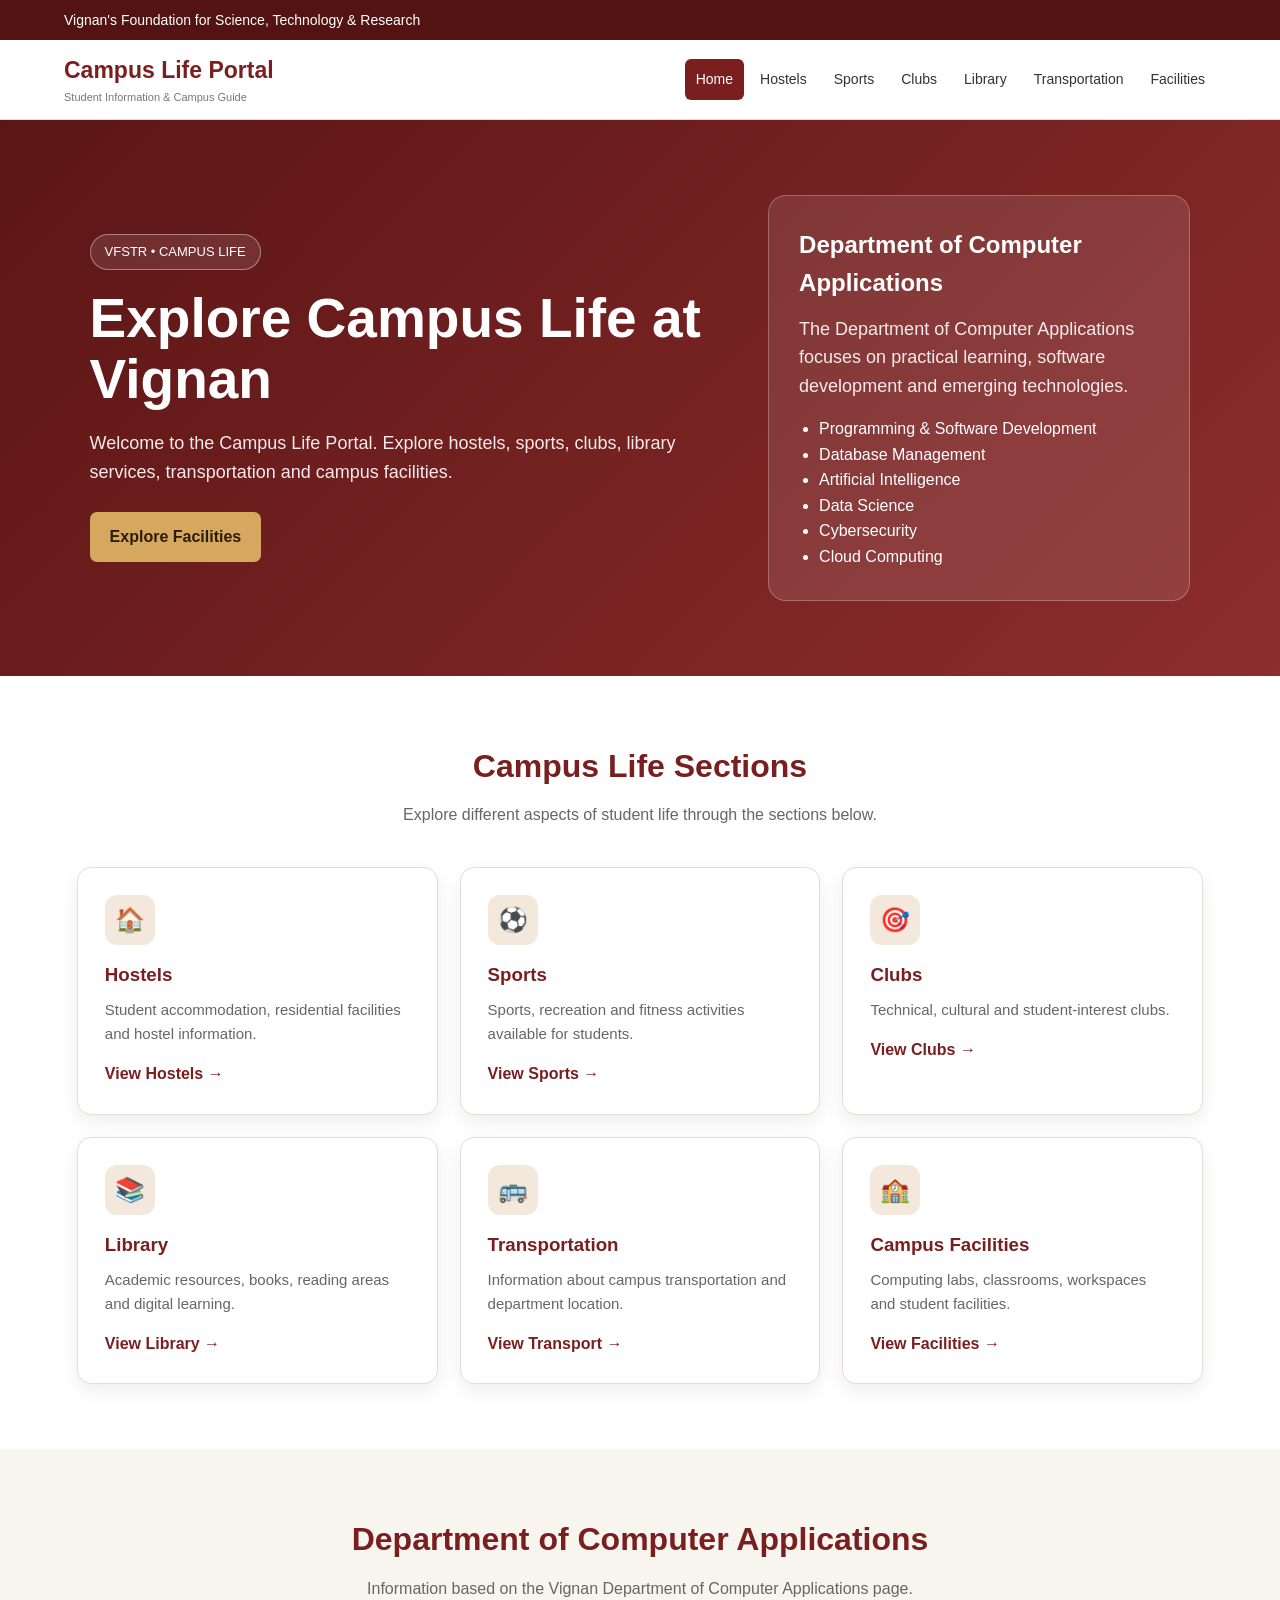
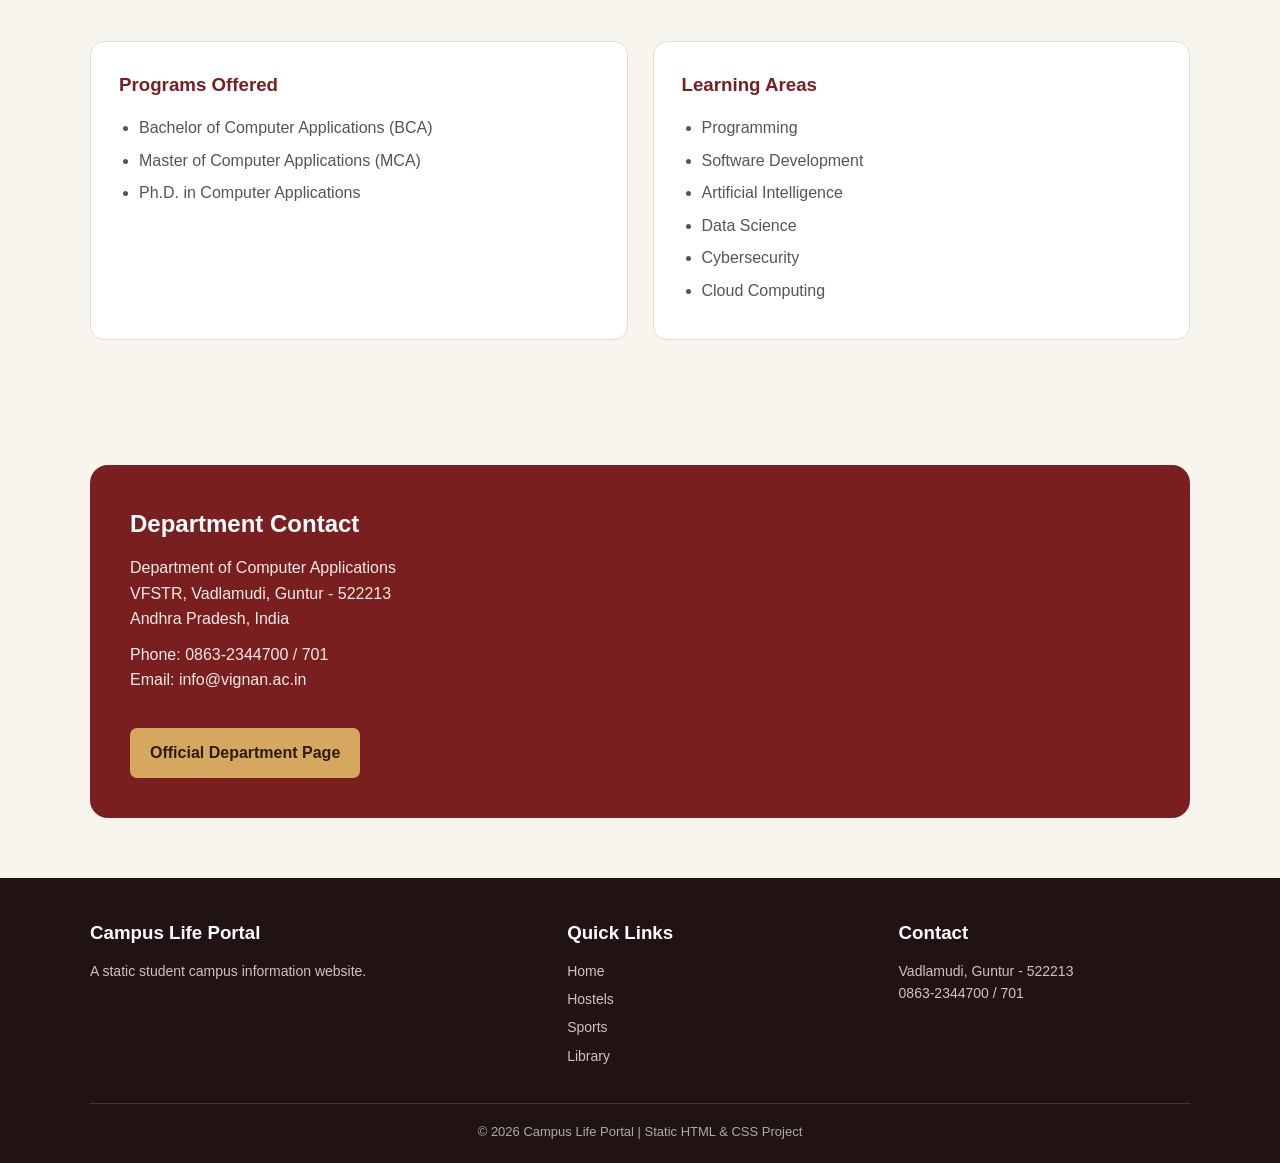
==== index.html @ fc03f370 "Initial commit" ====
<!DOCTYPE html>
<html lang="en">
<head>
    <meta charset="UTF-8">
    <meta name="viewport" content="width=device-width, initial-scale=1.0">
    <title>Campus Life Portal</title>
    <link rel="stylesheet" href="style.css">
</head>

<body>

<header>
    <div class="top-bar">
        Vignan's Foundation for Science, Technology & Research
    </div>

    <nav>
        <div class="logo">
            Campus Life Portal
            <small>Student Information & Campus Guide</small>
        </div>

        <ul>
            <li><a class="active" href="index.html">Home</a></li>
            <li><a href="hostels.html">Hostels</a></li>
            <li><a href="sports.html">Sports</a></li>
            <li><a href="clubs.html">Clubs</a></li>
            <li><a href="library.html">Library</a></li>
            <li><a href="transportation.html">Transportation</a></li>
            <li><a href="facilities.html">Facilities</a></li>
        </ul>
    </nav>
</header>

<section class="hero">
    <div class="hero-content">
        <div>
            <span class="badge">VFSTR • CAMPUS LIFE</span>

            <h1>Explore Campus Life at Vignan</h1>

            <p>
                Welcome to the Campus Life Portal. Explore hostels, sports,
                clubs, library services, transportation and campus facilities.
            </p>

            <a href="facilities.html" class="btn">
                Explore Facilities
            </a>
        </div>

        <div class="hero-card">
            <h2>Department of Computer Applications</h2>

            <p>
                The Department of Computer Applications focuses on practical
                learning, software development and emerging technologies.
            </p>

            <ul>
                <li>Programming & Software Development</li>
                <li>Database Management</li>
                <li>Artificial Intelligence</li>
                <li>Data Science</li>
                <li>Cybersecurity</li>
                <li>Cloud Computing</li>
            </ul>
        </div>
    </div>
</section>

<section class="section">

    <div class="section-title">
        <h2>Campus Life Sections</h2>

        <p>
            Explore different aspects of student life through the sections
            below.
        </p>
    </div>

    <div class="cards">

        <div class="card">
            <div class="icon">🏠</div>
            <h3>Hostels</h3>
            <p>
                Student accommodation, residential facilities and hostel
                information.
            </p>
            <a href="hostels.html">View Hostels →</a>
        </div>

        <div class="card">
            <div class="icon">⚽</div>
            <h3>Sports</h3>
            <p>
                Sports, recreation and fitness activities available for
                students.
            </p>
            <a href="sports.html">View Sports →</a>
        </div>

        <div class="card">
            <div class="icon">🎯</div>
            <h3>Clubs</h3>
            <p>
                Technical, cultural and student-interest clubs.
            </p>
            <a href="clubs.html">View Clubs →</a>
        </div>

        <div class="card">
            <div class="icon">📚</div>
            <h3>Library</h3>
            <p>
                Academic resources, books, reading areas and digital learning.
            </p>
            <a href="library.html">View Library →</a>
        </div>

        <div class="card">
            <div class="icon">🚌</div>
            <h3>Transportation</h3>
            <p>
                Information about campus transportation and department
                location.
            </p>
            <a href="transportation.html">View Transport →</a>
        </div>

        <div class="card">
            <div class="icon">🏫</div>
            <h3>Campus Facilities</h3>
            <p>
                Computing labs, classrooms, workspaces and student facilities.
            </p>
            <a href="facilities.html">View Facilities →</a>
        </div>

    </div>
</section>

<section class="section light">

    <div class="section-title">
        <h2>Department of Computer Applications</h2>

        <p>
            Information based on the Vignan Department of Computer Applications
            page.
        </p>
    </div>

    <div class="two-column">

        <div class="info-box">
            <h3>Programs Offered</h3>

            <ul>
                <li>Bachelor of Computer Applications (BCA)</li>
                <li>Master of Computer Applications (MCA)</li>
                <li>Ph.D. in Computer Applications</li>
            </ul>
        </div>

        <div class="info-box">
            <h3>Learning Areas</h3>

            <ul>
                <li>Programming</li>
                <li>Software Development</li>
                <li>Artificial Intelligence</li>
                <li>Data Science</li>
                <li>Cybersecurity</li>
                <li>Cloud Computing</li>
            </ul>
        </div>

    </div>
</section>

<section class="contact-section">

    <div class="contact">

        <h2>Department Contact</h2>

        <p>
            Department of Computer Applications<br>
            VFSTR, Vadlamudi, Guntur - 522213<br>
            Andhra Pradesh, India
        </p>

        <p>
            Phone: 0863-2344700 / 701<br>
            Email: info@vignan.ac.in
        </p>

        <a
            href="https://vignan.ac.in/newvignan/departments/depthome.php?deptid=sch3_dept4&school=sch3&deptnm=CA"
            target="_blank"
            class="btn">
            Official Department Page
        </a>

    </div>

</section>

<footer>

    <div class="footer-content">

        <div>
            <h3>Campus Life Portal</h3>
            <p>
                A static student campus information website.
            </p>
        </div>

        <div>
            <h3>Quick Links</h3>
            <a href="index.html">Home</a>
            <a href="hostels.html">Hostels</a>
            <a href="sports.html">Sports</a>
            <a href="library.html">Library</a>
        </div>

        <div>
            <h3>Contact</h3>
            <p>Vadlamudi, Guntur - 522213</p>
            <p>0863-2344700 / 701</p>
        </div>

    </div>

    <div class="copyright">
        © 2026 Campus Life Portal | Static HTML & CSS Project
    </div>

</footer>

</body>
</html>
---- style.css ----
* {
    margin: 0;
    padding: 0;
    box-sizing: border-box;
}

html {
    scroll-behavior: smooth;
}

body {
    font-family: Arial, Helvetica, sans-serif;
    color: #222;
    background: #ffffff;
    line-height: 1.6;
}

/* =========================
   TOP BAR
========================= */

.top-bar {
    background: #541313;
    color: white;
    padding: 9px 5%;
    font-size: 14px;
}

/* =========================
   NAVIGATION
========================= */

nav {
    min-height: 75px;
    padding: 12px 5%;
    display: flex;
    align-items: center;
    justify-content: space-between;
    gap: 20px;
    background: white;
    border-bottom: 1px solid #ddd;
}

.logo {
    color: #7a1f1f;
    font-size: 23px;
    font-weight: bold;
}

.logo small {
    display: block;
    color: #777;
    font-size: 11px;
    font-weight: normal;
}

nav ul {
    display: flex;
    flex-wrap: wrap;
    list-style: none;
    gap: 5px;
}

nav ul li a {
    display: block;
    text-decoration: none;
    color: #333;
    padding: 9px 11px;
    border-radius: 6px;
    font-size: 14px;
}

nav ul li a:hover,
nav ul li a.active {
    background: #7a1f1f;
    color: white;
}

/* =========================
   HERO
========================= */

.hero {
    background: linear-gradient(135deg, #5b1515, #8d2d2d);
    color: white;
    padding: 75px 7%;
}

.hero-content {
    max-width: 1150px;
    margin: auto;

    display: grid;
    grid-template-columns: 1.5fr 1fr;
    gap: 45px;
    align-items: center;
}

.badge {
    display: inline-block;
    border: 1px solid rgba(255,255,255,0.4);
    background: rgba(255,255,255,0.1);
    padding: 7px 14px;
    border-radius: 30px;
    font-size: 13px;
    margin-bottom: 18px;
}

.hero h1 {
    font-size: 55px;
    line-height: 1.1;
    margin-bottom: 20px;
}

.hero p {
    color: #f8eaea;
    font-size: 18px;
    max-width: 700px;
}

.hero-card {
    padding: 30px;
    border-radius: 18px;
    background: rgba(255,255,255,0.1);
    border: 1px solid rgba(255,255,255,0.25);
}

.hero-card h2 {
    margin-bottom: 12px;
}

.hero-card ul {
    margin-top: 15px;
    padding-left: 20px;
}

/* =========================
   BUTTON
========================= */

.btn {
    display: inline-block;
    margin-top: 25px;
    padding: 12px 20px;
    background: #d6a85f;
    color: #2d1b0c;
    text-decoration: none;
    border-radius: 7px;
    font-weight: bold;
}

.btn:hover {
    opacity: 0.85;
}

/* =========================
   SECTIONS
========================= */

.section {
    padding: 65px 6%;
}

.light {
    background: #f8f5ef;
}

.section-title {
    text-align: center;
    max-width: 750px;
    margin: 0 auto 40px;
}

.section-title h2 {
    color: #7a1f1f;
    font-size: 32px;
    margin-bottom: 10px;
}

.section-title p {
    color: #666;
}

/* =========================
   CARDS
========================= */

.cards {
    max-width: 1150px;
    margin: auto;

    display: grid;
    grid-template-columns: repeat(3, 1fr);
    gap: 22px;
}

.card {
    padding: 27px;
    background: white;
    border: 1px solid #e5ddd4;
    border-radius: 14px;

    box-shadow: 0 7px 20px rgba(0,0,0,0.07);

    transition: 0.3s;
}

.card:hover {
    transform: translateY(-5px);
}

.card .icon {
    width: 50px;
    height: 50px;

    display: grid;
    place-items: center;

    background: #f4e8dc;
    border-radius: 12px;

    font-size: 24px;
    margin-bottom: 15px;
}

.card h3 {
    color: #7a1f1f;
    margin-bottom: 8px;
}

.card p {
    color: #666;
    font-size: 15px;
}

.card a {
    display: inline-block;
    margin-top: 15px;
    color: #7a1f1f;
    font-weight: bold;
    text-decoration: none;
}

/* =========================
   TWO COLUMN
========================= */

.two-column {
    max-width: 1100px;
    margin: auto;

    display: grid;
    grid-template-columns: 1fr 1fr;
    gap: 25px;
}

.info-box {
    background: white;
    border: 1px solid #e5ddd4;
    border-radius: 14px;
    padding: 28px;
}

.info-box h3 {
    color: #7a1f1f;
    margin-bottom: 15px;
}

.info-box ul {
    padding-left: 20px;
    color: #555;
}

.info-box li {
    margin-bottom: 7px;
}

/* =========================
   PAGE BANNER
========================= */

.page-banner {
    background: linear-gradient(135deg, #5b1515, #8d2d2d);
    color: white;
    padding: 55px 6%;
}

.page-banner h1 {
    max-width: 1100px;
    margin: auto;

    font-size: 43px;
}

.page-banner p {
    max-width: 1100px;
    margin: 5px auto 0;

    color: #f5dddd;
}

/* =========================
   CONTACT
========================= */

.contact-section {
    padding: 60px 6%;
    background: #f8f5ef;
}

.contact {
    max-width: 1100px;
    margin: auto;

    background: #7a1f1f;
    color: white;

    padding: 40px;
    border-radius: 18px;
}

.contact h2 {
    margin-bottom: 12px;
}

.contact p {
    color: #f5eaea;
    margin-bottom: 10px;
}

/* =========================
   NOTE
========================= */

.note {
    max-width: 1100px;
    margin: 30px auto 0;

    padding: 15px 18px;

    background: #fff6df;
    border: 1px solid #e8d39b;

    border-radius: 8px;

    color: #68501d;
}

/* =========================
   FOOTER
========================= */

footer {
    background: #211313;
    color: white;
    padding: 40px 6% 20px;
}

.footer-content {
    max-width: 1100px;
    margin: auto;

    display: grid;
    grid-template-columns: 1.5fr 1fr 1fr;
    gap: 40px;
}

footer h3 {
    margin-bottom: 12px;
}

footer p {
    color: #cfc2c2;
    font-size: 14px;
}

footer a {
    display: block;
    color: #cfc2c2;
    text-decoration: none;
    margin-bottom: 6px;
    font-size: 14px;
}

footer a:hover {
    color: white;
}

.copyright {
    max-width: 1100px;
    margin: 30px auto 0;
    padding-top: 18px;

    border-top: 1px solid #443333;

    text-align: center;
    color: #aaa;
    font-size: 13px;
}

/* =========================
   RESPONSIVE
========================= */

@media (max-width: 900px) {

    nav {
        flex-direction: column;
        align-items: flex-start;
    }

    .hero-content {
        grid-template-columns: 1fr;
    }

    .hero h1 {
        font-size: 43px;
    }

    .cards {
        grid-template-columns: repeat(2, 1fr);
    }

    .two-column {
        grid-template-columns: 1fr;
    }

    .footer-content {
        grid-template-columns: 1fr 1fr;
    }
}

@media (max-width: 600px) {

    .top-bar {
        font-size: 12px;
    }

    nav ul {
        width: 100%;
    }

    nav ul li a {
        font-size: 13px;
        padding: 7px 8px;
    }

    .hero {
        padding: 50px 6%;
    }

    .hero h1 {
        font-size: 36px;
    }

    .hero p {
        font-size: 16px;
    }

    .cards {
        grid-template-columns: 1fr;
    }

    .footer-content {
        grid-template-columns: 1fr;
    }

    .page-banner h1 {
        font-size: 34px;
    }

    .section {
        padding: 45px 6%;
    }
}
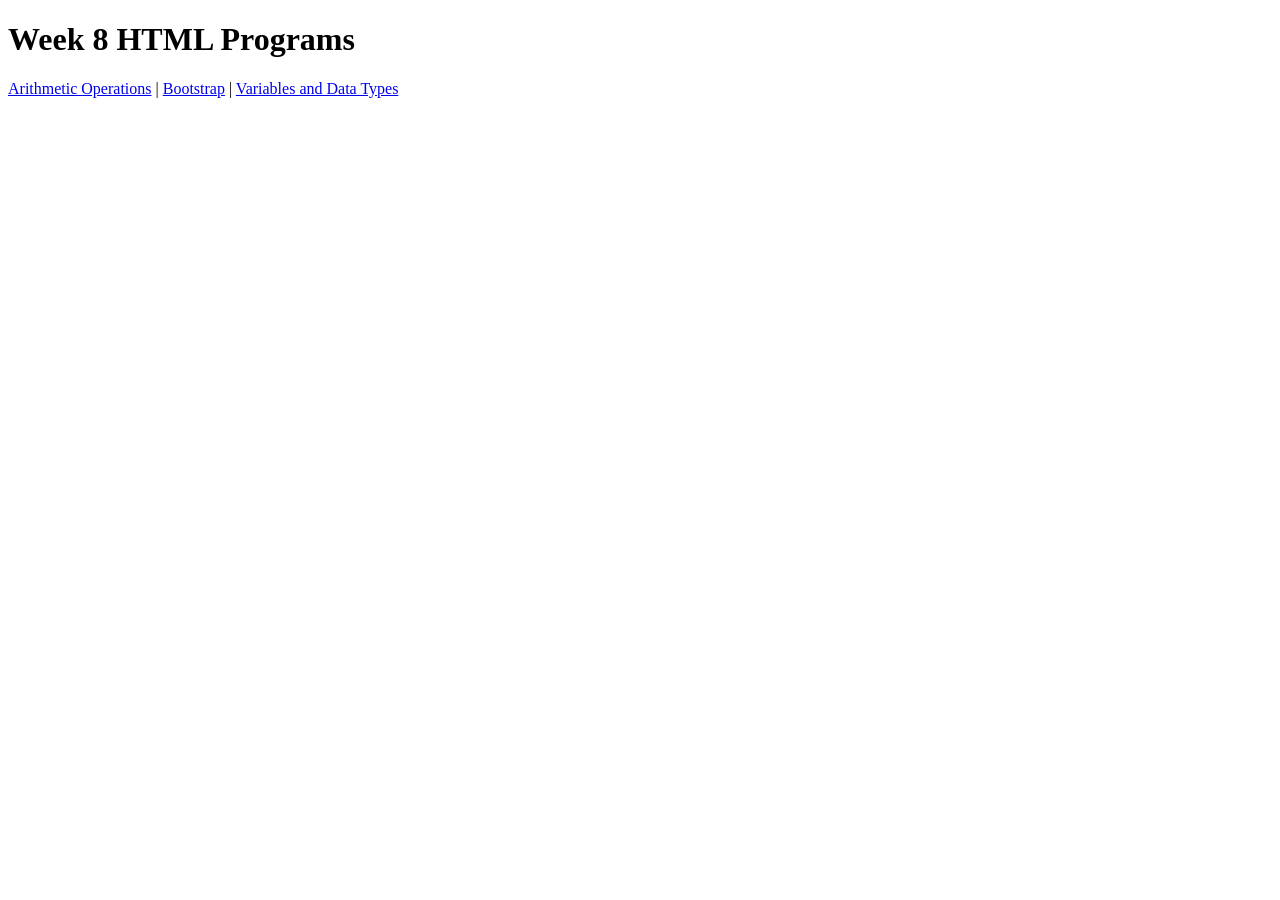
==== commit aced87b5: "Create index.html" ====
--- a/index.html
+++ b/index.html
@@ -1,246 +1,20 @@
+
 <!DOCTYPE html>
 <html lang="en">
 <head>
     <meta charset="UTF-8">
     <meta name="viewport" content="width=device-width, initial-scale=1.0">
-    <title>Campus Life Portal</title>
-    <link rel="stylesheet" href="style.css">
+    <title>Week 8 HTML Programs</title>
 </head>
-
 <body>
 
-<header>
-    <div class="top-bar">
-        Vignan's Foundation for Science, Technology & Research
-    </div>
+    <h1>Week 8 HTML Programs</h1>
 
     <nav>
-        <div class="logo">
-            Campus Life Portal
-            <small>Student Information & Campus Guide</small>
-        </div>
-
-        <ul>
-            <li><a class="active" href="index.html">Home</a></li>
-            <li><a href="hostels.html">Hostels</a></li>
-            <li><a href="sports.html">Sports</a></li>
-            <li><a href="clubs.html">Clubs</a></li>
-            <li><a href="library.html">Library</a></li>
-            <li><a href="transportation.html">Transportation</a></li>
-            <li><a href="facilities.html">Facilities</a></li>
-        </ul>
+        <a href="Arithmetic operations.html">Arithmetic Operations</a> |
+        <a href="bootstrap.html">Bootstrap</a> |
+        <a href="demonstration of variables and data types.html">Variables and Data Types</a>
     </nav>
-</header>
-
-<section class="hero">
-    <div class="hero-content">
-        <div>
-            <span class="badge">VFSTR • CAMPUS LIFE</span>
-
-            <h1>Explore Campus Life at Vignan</h1>
-
-            <p>
-                Welcome to the Campus Life Portal. Explore hostels, sports,
-                clubs, library services, transportation and campus facilities.
-            </p>
-
-            <a href="facilities.html" class="btn">
-                Explore Facilities
-            </a>
-        </div>
-
-        <div class="hero-card">
-            <h2>Department of Computer Applications</h2>
-
-            <p>
-                The Department of Computer Applications focuses on practical
-                learning, software development and emerging technologies.
-            </p>
-
-            <ul>
-                <li>Programming & Software Development</li>
-                <li>Database Management</li>
-                <li>Artificial Intelligence</li>
-                <li>Data Science</li>
-                <li>Cybersecurity</li>
-                <li>Cloud Computing</li>
-            </ul>
-        </div>
-    </div>
-</section>
-
-<section class="section">
-
-    <div class="section-title">
-        <h2>Campus Life Sections</h2>
-
-        <p>
-            Explore different aspects of student life through the sections
-            below.
-        </p>
-    </div>
-
-    <div class="cards">
-
-        <div class="card">
-            <div class="icon">🏠</div>
-            <h3>Hostels</h3>
-            <p>
-                Student accommodation, residential facilities and hostel
-                information.
-            </p>
-            <a href="hostels.html">View Hostels →</a>
-        </div>
-
-        <div class="card">
-            <div class="icon">⚽</div>
-            <h3>Sports</h3>
-            <p>
-                Sports, recreation and fitness activities available for
-                students.
-            </p>
-            <a href="sports.html">View Sports →</a>
-        </div>
-
-        <div class="card">
-            <div class="icon">🎯</div>
-            <h3>Clubs</h3>
-            <p>
-                Technical, cultural and student-interest clubs.
-            </p>
-            <a href="clubs.html">View Clubs →</a>
-        </div>
-
-        <div class="card">
-            <div class="icon">📚</div>
-            <h3>Library</h3>
-            <p>
-                Academic resources, books, reading areas and digital learning.
-            </p>
-            <a href="library.html">View Library →</a>
-        </div>
-
-        <div class="card">
-            <div class="icon">🚌</div>
-            <h3>Transportation</h3>
-            <p>
-                Information about campus transportation and department
-                location.
-            </p>
-            <a href="transportation.html">View Transport →</a>
-        </div>
-
-        <div class="card">
-            <div class="icon">🏫</div>
-            <h3>Campus Facilities</h3>
-            <p>
-                Computing labs, classrooms, workspaces and student facilities.
-            </p>
-            <a href="facilities.html">View Facilities →</a>
-        </div>
-
-    </div>
-</section>
-
-<section class="section light">
-
-    <div class="section-title">
-        <h2>Department of Computer Applications</h2>
-
-        <p>
-            Information based on the Vignan Department of Computer Applications
-            page.
-        </p>
-    </div>
-
-    <div class="two-column">
-
-        <div class="info-box">
-            <h3>Programs Offered</h3>
-
-            <ul>
-                <li>Bachelor of Computer Applications (BCA)</li>
-                <li>Master of Computer Applications (MCA)</li>
-                <li>Ph.D. in Computer Applications</li>
-            </ul>
-        </div>
-
-        <div class="info-box">
-            <h3>Learning Areas</h3>
-
-            <ul>
-                <li>Programming</li>
-                <li>Software Development</li>
-                <li>Artificial Intelligence</li>
-                <li>Data Science</li>
-                <li>Cybersecurity</li>
-                <li>Cloud Computing</li>
-            </ul>
-        </div>
-
-    </div>
-</section>
-
-<section class="contact-section">
-
-    <div class="contact">
-
-        <h2>Department Contact</h2>
-
-        <p>
-            Department of Computer Applications<br>
-            VFSTR, Vadlamudi, Guntur - 522213<br>
-            Andhra Pradesh, India
-        </p>
-
-        <p>
-            Phone: 0863-2344700 / 701<br>
-            Email: info@vignan.ac.in
-        </p>
-
-        <a
-            href="https://vignan.ac.in/newvignan/departments/depthome.php?deptid=sch3_dept4&school=sch3&deptnm=CA"
-            target="_blank"
-            class="btn">
-            Official Department Page
-        </a>
-
-    </div>
-
-</section>
-
-<footer>
-
-    <div class="footer-content">
-
-        <div>
-            <h3>Campus Life Portal</h3>
-            <p>
-                A static student campus information website.
-            </p>
-        </div>
-
-        <div>
-            <h3>Quick Links</h3>
-            <a href="index.html">Home</a>
-            <a href="hostels.html">Hostels</a>
-            <a href="sports.html">Sports</a>
-            <a href="library.html">Library</a>
-        </div>
-
-        <div>
-            <h3>Contact</h3>
-            <p>Vadlamudi, Guntur - 522213</p>
-            <p>0863-2344700 / 701</p>
-        </div>
-
-    </div>
-
-    <div class="copyright">
-        © 2026 Campus Life Portal | Static HTML & CSS Project
-    </div>
-
-</footer>
 
 </body>
-</html>+</html>
